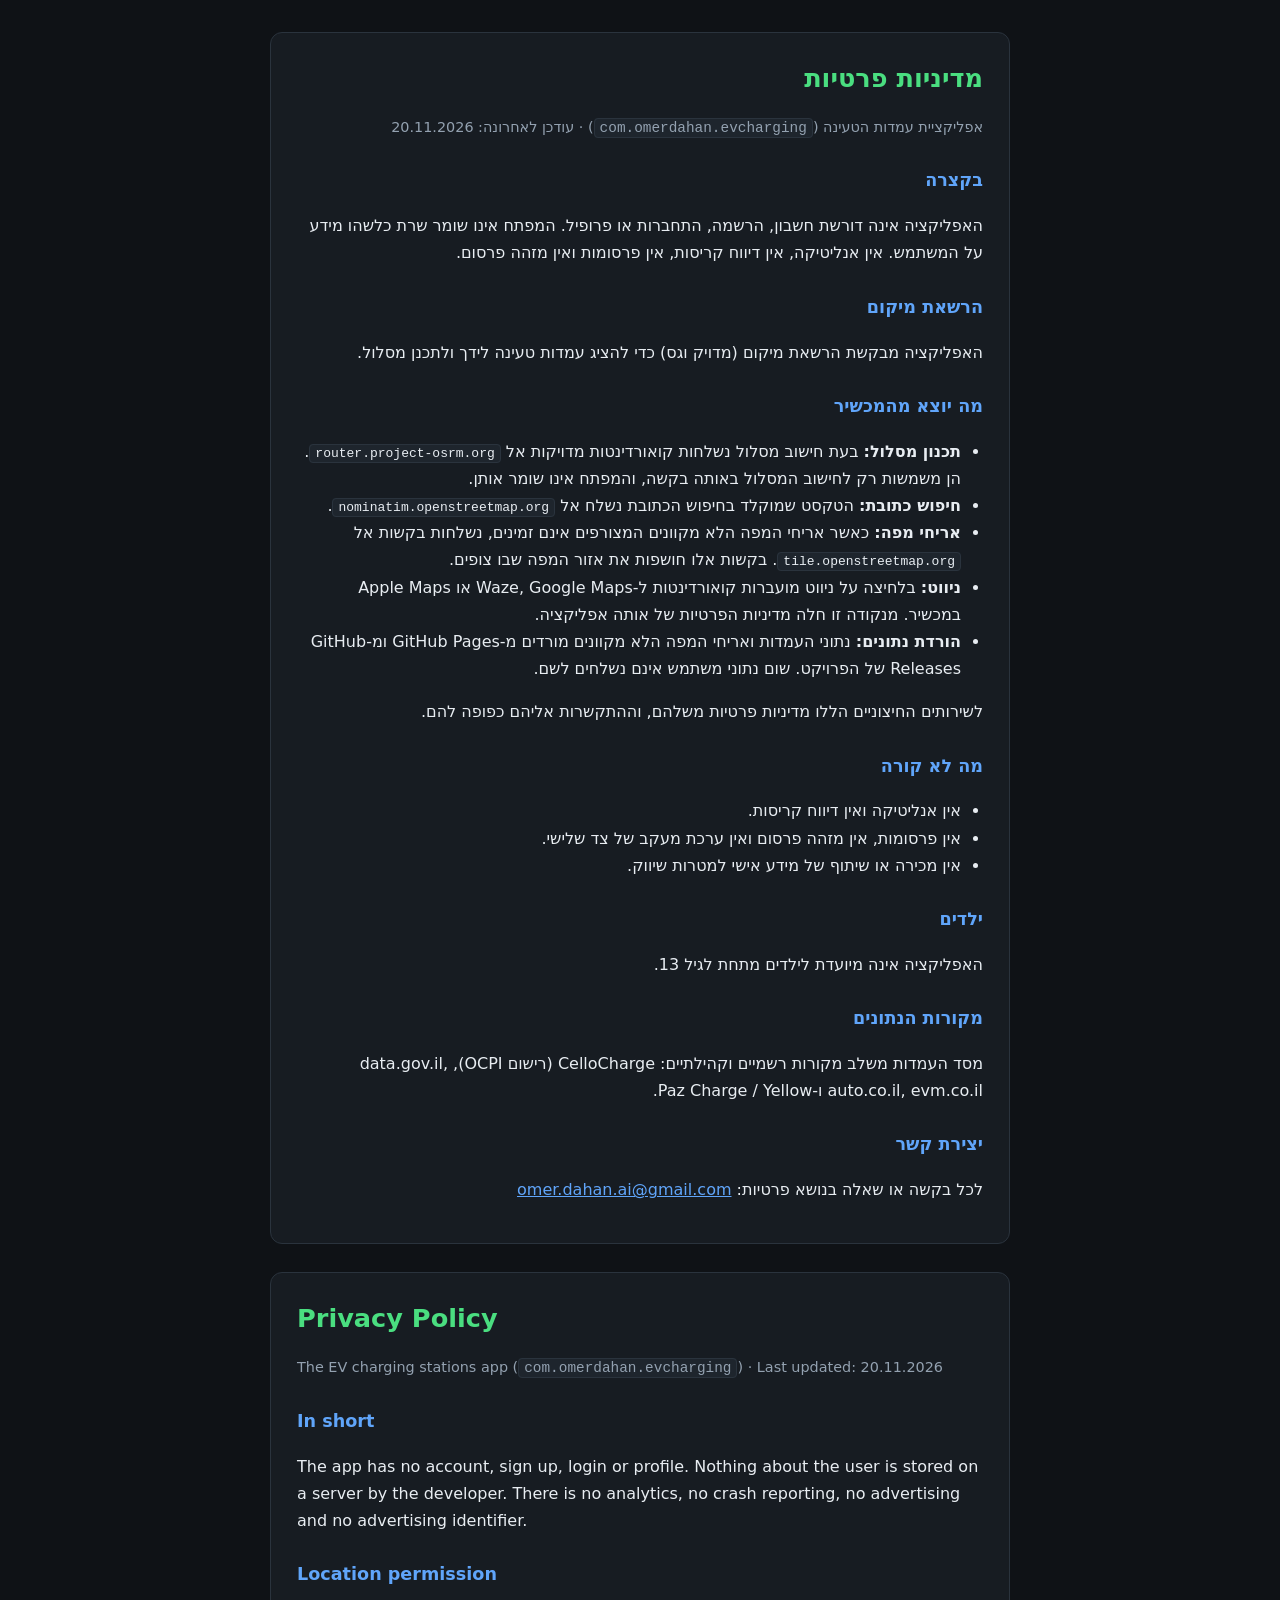
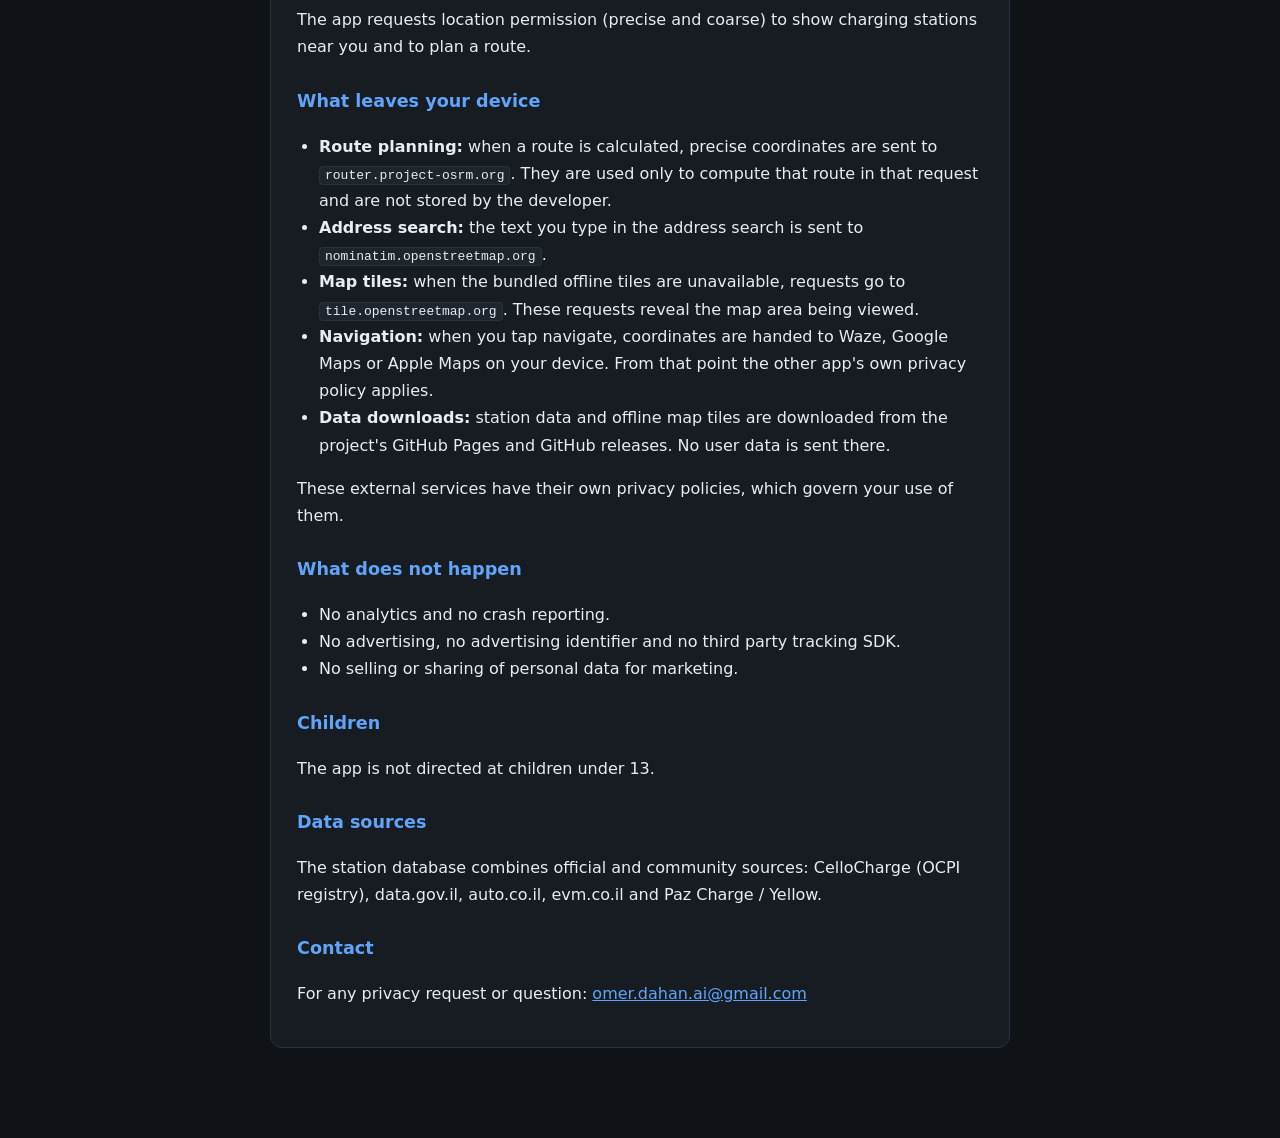
==== privacy/index.html @ 525545f6 "feat(pages): publish the privacy policy page for the Play listing" ====
<!DOCTYPE html>
<html lang="he" dir="rtl">
<head>
<meta charset="utf-8">
<meta name="viewport" content="width=device-width, initial-scale=1">
<title>מדיניות פרטיות · Privacy Policy · com.omerdahan.evcharging</title>
<style>
  :root{
    --bg:#0f1216; --card:#171c22; --card2:#1e252d; --line:#2a333d;
    --txt:#e8edf2; --dim:#93a1b0; --acc:#4ade80; --blue:#60a5fa;
  }
  *{box-sizing:border-box}
  body{margin:0;background:var(--bg);color:var(--txt);line-height:1.7;
    font-family:"Rubik","Segoe UI",system-ui,-apple-system,sans-serif}
  main{max-width:780px;margin:0 auto;padding:32px 20px 64px}
  section.lang{background:var(--card);border:1px solid var(--line);border-radius:12px;padding:24px 26px;margin-bottom:28px}
  h1{font-size:1.6rem;margin:0 0 4px;color:var(--acc)}
  h2{font-size:1.1rem;margin:26px 0 6px;color:var(--blue)}
  p,li{color:var(--txt)}
  .dim{color:var(--dim);font-size:.9rem}
  ul{padding-inline-start:22px}
  a{color:var(--blue)}
  code{background:var(--card2);border:1px solid var(--line);border-radius:4px;padding:1px 5px;direction:ltr;unicode-bidi:isolate}
  #en{direction:ltr;text-align:left}
</style>
</head>
<body>
<main>

<section class="lang" id="he" dir="rtl" lang="he">
  <h1>מדיניות פרטיות</h1>
  <p class="dim">אפליקציית עמדות הטעינה (<code>com.omerdahan.evcharging</code>) · עודכן לאחרונה: 20.11.2026</p>

  <h2>בקצרה</h2>
  <p>האפליקציה אינה דורשת חשבון, הרשמה, התחברות או פרופיל. המפתח אינו שומר שרת כלשהו מידע על המשתמש. אין אנליטיקה, אין דיווח קריסות, אין פרסומות ואין מזהה פרסום.</p>

  <h2>הרשאת מיקום</h2>
  <p>האפליקציה מבקשת הרשאת מיקום (מדויק וגס) כדי להציג עמדות טעינה לידך ולתכנן מסלול.</p>

  <h2>מה יוצא מהמכשיר</h2>
  <ul>
    <li><strong>תכנון מסלול:</strong> בעת חישוב מסלול נשלחות קואורדינטות מדויקות אל <code>router.project-osrm.org</code>. הן משמשות רק לחישוב המסלול באותה בקשה, והמפתח אינו שומר אותן.</li>
    <li><strong>חיפוש כתובת:</strong> הטקסט שמוקלד בחיפוש הכתובת נשלח אל <code>nominatim.openstreetmap.org</code>.</li>
    <li><strong>אריחי מפה:</strong> כאשר אריחי המפה הלא מקוונים המצורפים אינם זמינים, נשלחות בקשות אל <code>tile.openstreetmap.org</code>. בקשות אלו חושפות את אזור המפה שבו צופים.</li>
    <li><strong>ניווט:</strong> בלחיצה על ניווט מועברות קואורדינטות ל-Waze, Google Maps או Apple Maps במכשיר. מנקודה זו חלה מדיניות הפרטיות של אותה אפליקציה.</li>
    <li><strong>הורדת נתונים:</strong> נתוני העמדות ואריחי המפה הלא מקוונים מורדים מ-GitHub Pages ומ-GitHub Releases של הפרויקט. שום נתוני משתמש אינם נשלחים לשם.</li>
  </ul>
  <p>לשירותים החיצוניים הללו מדיניות פרטיות משלהם, וההתקשרות אליהם כפופה להם.</p>

  <h2>מה לא קורה</h2>
  <ul>
    <li>אין אנליטיקה ואין דיווח קריסות.</li>
    <li>אין פרסומות, אין מזהה פרסום ואין ערכת מעקב של צד שלישי.</li>
    <li>אין מכירה או שיתוף של מידע אישי למטרות שיווק.</li>
  </ul>

  <h2>ילדים</h2>
  <p>האפליקציה אינה מיועדת לילדים מתחת לגיל 13.</p>

  <h2>מקורות הנתונים</h2>
  <p>מסד העמדות משלב מקורות רשמיים וקהילתיים: CelloCharge (רישום OCPI), data.gov.il, auto.co.il, evm.co.il ו-Paz Charge / Yellow.</p>

  <h2>יצירת קשר</h2>
  <p>לכל בקשה או שאלה בנושא פרטיות: <a href="mailto:omer.dahan.ai@gmail.com">omer.dahan.ai@gmail.com</a></p>
</section>

<section class="lang" id="en" dir="ltr" lang="en">
  <h1>Privacy Policy</h1>
  <p class="dim">The EV charging stations app (<code>com.omerdahan.evcharging</code>) · Last updated: 20.11.2026</p>

  <h2>In short</h2>
  <p>The app has no account, sign up, login or profile. Nothing about the user is stored on a server by the developer. There is no analytics, no crash reporting, no advertising and no advertising identifier.</p>

  <h2>Location permission</h2>
  <p>The app requests location permission (precise and coarse) to show charging stations near you and to plan a route.</p>

  <h2>What leaves your device</h2>
  <ul>
    <li><strong>Route planning:</strong> when a route is calculated, precise coordinates are sent to <code>router.project-osrm.org</code>. They are used only to compute that route in that request and are not stored by the developer.</li>
    <li><strong>Address search:</strong> the text you type in the address search is sent to <code>nominatim.openstreetmap.org</code>.</li>
    <li><strong>Map tiles:</strong> when the bundled offline tiles are unavailable, requests go to <code>tile.openstreetmap.org</code>. These requests reveal the map area being viewed.</li>
    <li><strong>Navigation:</strong> when you tap navigate, coordinates are handed to Waze, Google Maps or Apple Maps on your device. From that point the other app's own privacy policy applies.</li>
    <li><strong>Data downloads:</strong> station data and offline map tiles are downloaded from the project's GitHub Pages and GitHub releases. No user data is sent there.</li>
  </ul>
  <p>These external services have their own privacy policies, which govern your use of them.</p>

  <h2>What does not happen</h2>
  <ul>
    <li>No analytics and no crash reporting.</li>
    <li>No advertising, no advertising identifier and no third party tracking SDK.</li>
    <li>No selling or sharing of personal data for marketing.</li>
  </ul>

  <h2>Children</h2>
  <p>The app is not directed at children under 13.</p>

  <h2>Data sources</h2>
  <p>The station database combines official and community sources: CelloCharge (OCPI registry), data.gov.il, auto.co.il, evm.co.il and Paz Charge / Yellow.</p>

  <h2>Contact</h2>
  <p>For any privacy request or question: <a href="mailto:omer.dahan.ai@gmail.com">omer.dahan.ai@gmail.com</a></p>
</section>

</main>
</body>
</html>
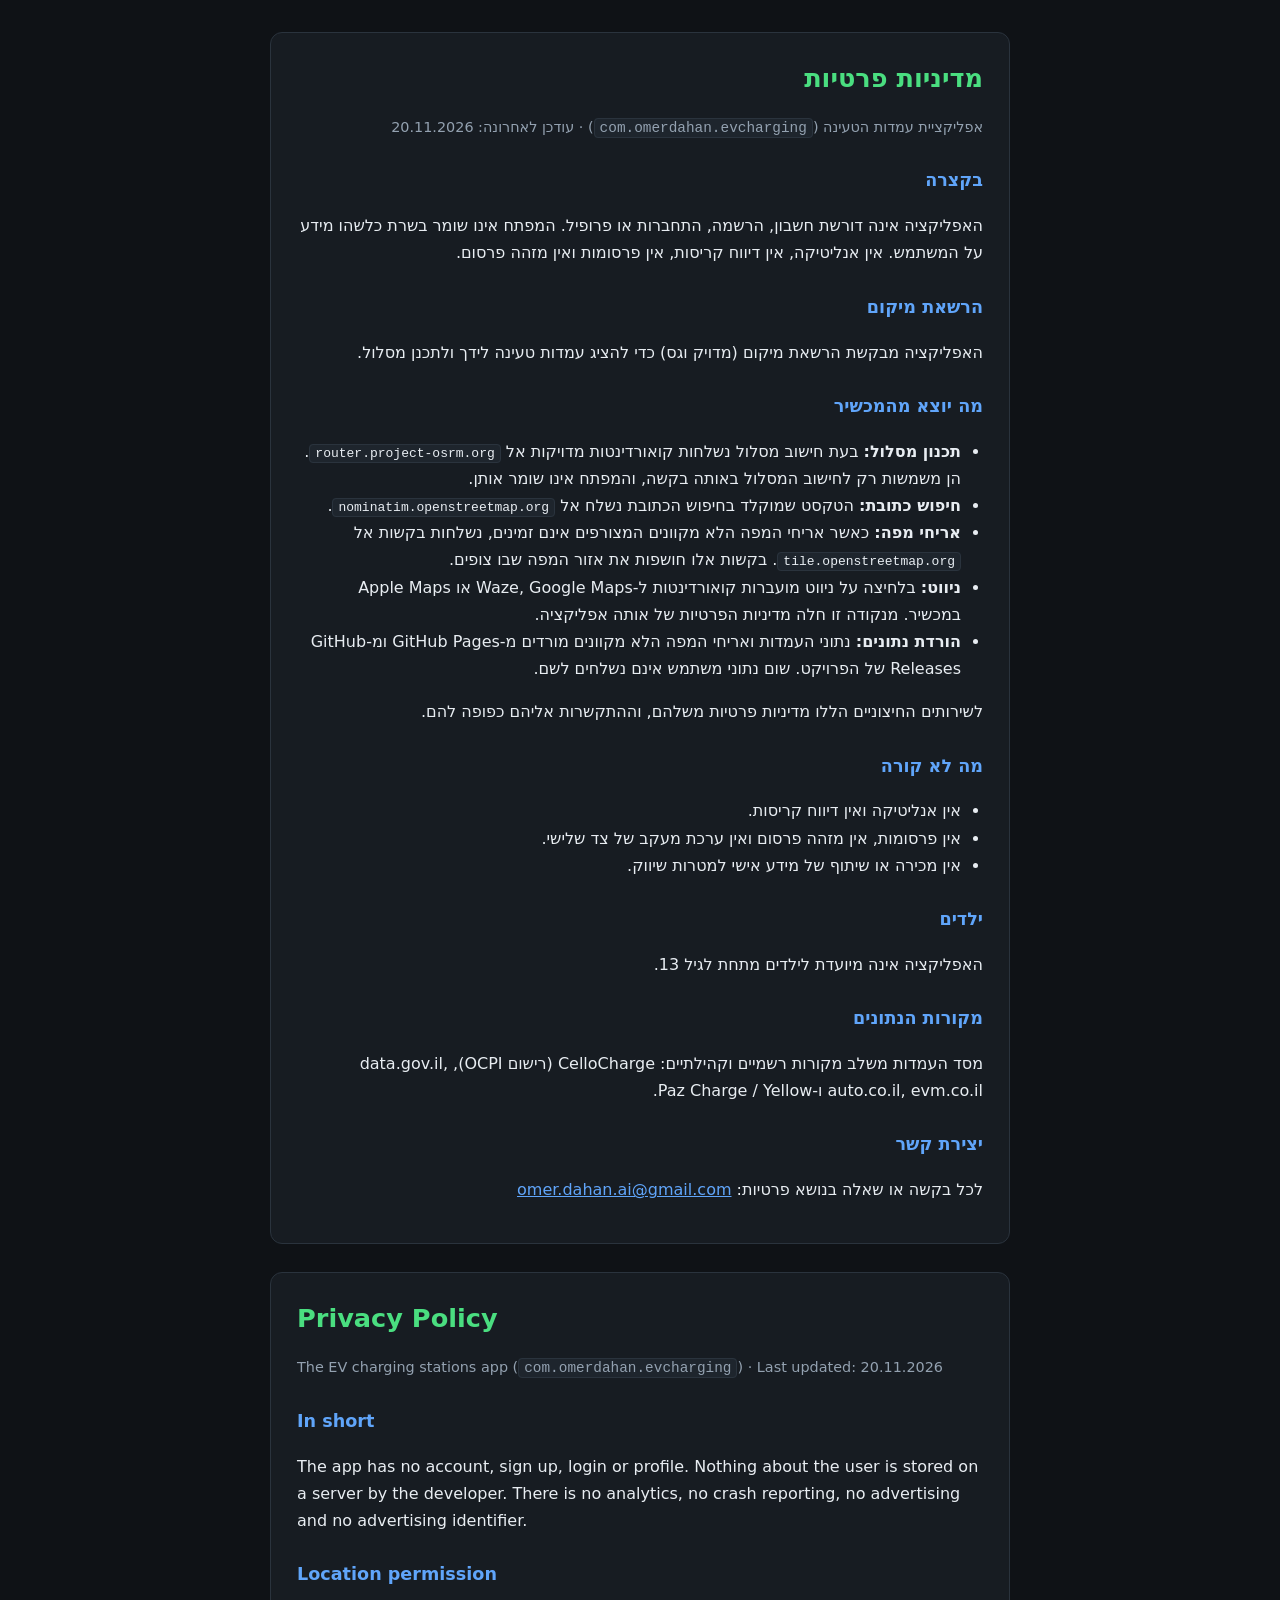
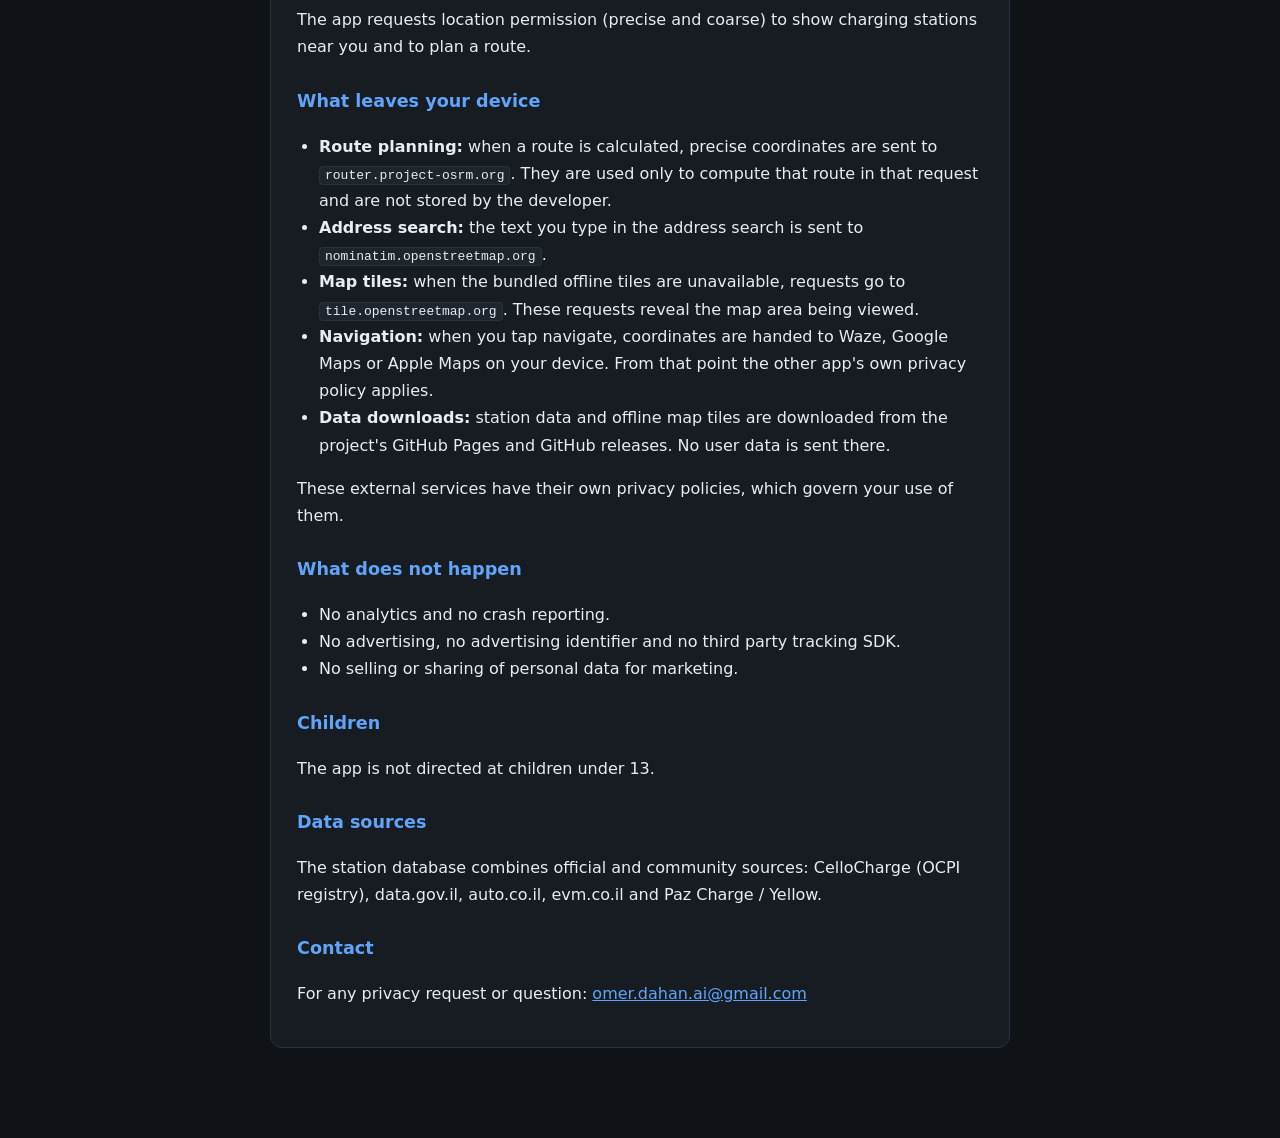
==== commit d773134f: "fix(pages): correct a Hebrew typo in the privacy policy" ====
--- a/privacy/index.html
+++ b/privacy/index.html
@@ -32,7 +32,7 @@
   <p class="dim">אפליקציית עמדות הטעינה (<code>com.omerdahan.evcharging</code>) · עודכן לאחרונה: 20.11.2026</p>
 
   <h2>בקצרה</h2>
-  <p>האפליקציה אינה דורשת חשבון, הרשמה, התחברות או פרופיל. המפתח אינו שומר שרת כלשהו מידע על המשתמש. אין אנליטיקה, אין דיווח קריסות, אין פרסומות ואין מזהה פרסום.</p>
+  <p>האפליקציה אינה דורשת חשבון, הרשמה, התחברות או פרופיל. המפתח אינו שומר בשרת כלשהו מידע על המשתמש. אין אנליטיקה, אין דיווח קריסות, אין פרסומות ואין מזהה פרסום.</p>
 
   <h2>הרשאת מיקום</h2>
   <p>האפליקציה מבקשת הרשאת מיקום (מדויק וגס) כדי להציג עמדות טעינה לידך ולתכנן מסלול.</p>
